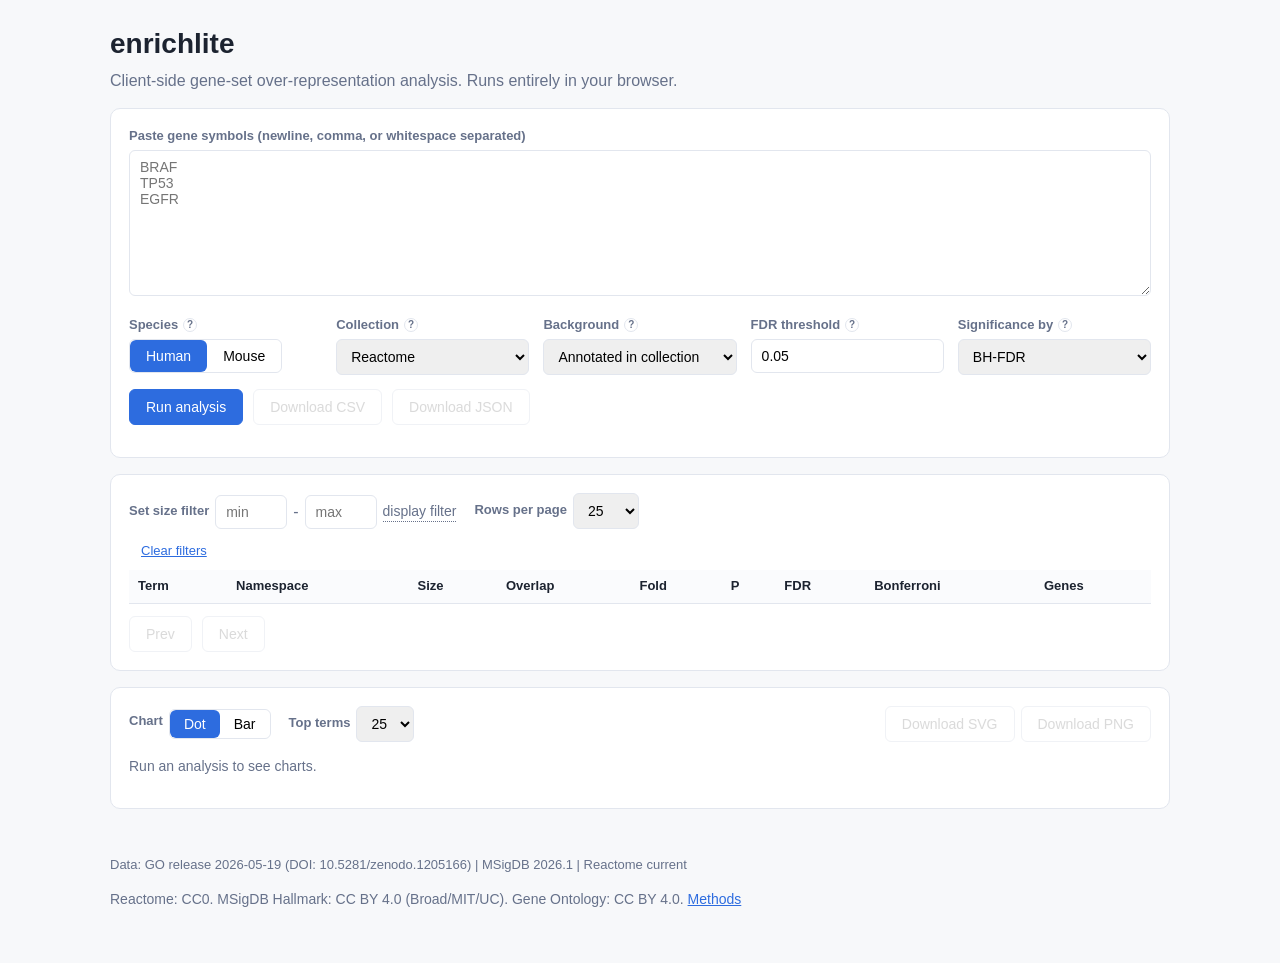
==== index.html @ 798b1668 "Add Methods/About page linked from the footer - methods.html: plain-language framing then specifics " ====
<!DOCTYPE html>
<html lang="en">
<head>
  <meta charset="utf-8" />
  <meta name="viewport" content="width=device-width, initial-scale=1" />
  <title>enrichlite - gene-set over-representation analysis</title>
</head>
<body>
  <header>
    <h1>enrichlite</h1>
    <p class="tagline">Client-side gene-set over-representation analysis. Runs entirely in your browser.</p>
    <div id="demoBanner" class="banner hidden">
      DEMO data loaded - illustrative gene sets only, not real biology. Run scripts/build_genesets.py to populate real data.
    </div>
  </header>

  <main>
    <section class="panel">
      <label for="genes">Paste gene symbols (newline, comma, or whitespace separated)</label>
      <textarea id="genes" rows="8" placeholder="BRAF&#10;TP53&#10;EGFR"></textarea>

      <div class="controls">
        <div class="control">
          <span class="ctl-label">Species<span class="helpq" title="Human and mouse are separate gene universes with separate symbol tables. Pick the species your gene list comes from. Symbols are matched case-insensitively within a species.">?</span></span>
          <div class="toggle" id="speciesToggle">
            <button data-species="human" class="active">Human</button>
            <button data-species="mouse">Mouse</button>
          </div>
        </div>

        <div class="control">
          <label for="collection">Collection<span class="helpq" title="The gene-set database to test your list against. Only one collection runs at a time for now.">?</span></label>
          <select id="collection"></select>
        </div>

        <div class="control">
          <label for="background">Background<span class="helpq" title="The universe of genes the test compares against. 'Annotated in collection' = every gene that has any annotation in the selected collection. 'All protein-coding' uses the full coding gene count. Changing the background changes the p-values.">?</span></label>
          <select id="background">
            <option value="annotated">Annotated in collection</option>
            <option value="coding">All protein-coding</option>
            <option value="custom">Custom (paste below)</option>
          </select>
        </div>

        <div class="control">
          <label for="fdr">FDR threshold<span class="helpq" title="Significance cutoff applied after multiple-testing correction. Terms with an adjusted p-value below this are kept. Lower is stricter.">?</span></label>
          <input id="fdr" type="number" min="0" max="1" step="0.01" value="0.05" />
        </div>

        <div class="control">
          <label for="adjust">Significance by<span class="helpq" title="Which multiple-testing correction decides significance: Benjamini-Hochberg FDR (controls the false-discovery rate, less strict) or Bonferroni (controls any false positive, most strict).">?</span></label>
          <select id="adjust">
            <option value="fdr">BH-FDR</option>
            <option value="bonferroni">Bonferroni</option>
          </select>
        </div>
      </div>

      <div id="customBgWrap" class="hidden">
        <label for="customBg">Custom background gene symbols</label>
        <textarea id="customBg" rows="3" placeholder="paste background gene list"></textarea>
      </div>

      <div class="actions">
        <button id="run" class="primary">Run analysis</button>
        <button id="dlCsv" disabled>Download CSV</button>
        <button id="dlJson" disabled>Download JSON</button>
      </div>

      <div id="report" class="report"></div>
    </section>

    <section class="panel">
      <div class="results-controls">
        <div class="rc-group">
          <label for="sizeMin">Set size filter</label>
          <input id="sizeMin" type="number" min="0" placeholder="min" />
          <span class="dash">-</span>
          <input id="sizeMax" type="number" min="0" placeholder="max" />
          <span class="muted help" title="Filters which loaded terms are shown by gene-set size (K). This is a display-time filter on results already computed, separate from the build-time size bounds (--min/--max) in build_genesets.py.">display filter</span>
        </div>
        <div class="rc-group">
          <label for="pageSize">Rows per page</label>
          <select id="pageSize">
            <option value="25" selected>25</option>
            <option value="50">50</option>
            <option value="100">100</option>
            <option value="all">All</option>
          </select>
        </div>
      </div>

      <div class="active-filters">
        <span id="filterChips"></span>
        <button id="clearFilters" type="button" class="link-btn">Clear filters</button>
      </div>

      <div class="table-wrap">
        <table id="results">
          <thead>
            <tr>
              <th data-sort="name">Term</th>
              <th data-sort="namespace">Namespace</th>
              <th data-sort="K">Size</th>
              <th data-sort="k">Overlap</th>
              <th data-sort="fold">Fold</th>
              <th data-sort="p">P</th>
              <th data-sort="fdr">FDR</th>
              <th data-sort="bonferroni">Bonferroni</th>
              <th>Genes</th>
            </tr>
          </thead>
          <tbody></tbody>
        </table>
      </div>

      <div class="pager">
        <button id="prevPage" disabled>Prev</button>
        <button id="nextPage" disabled>Next</button>
        <span id="showingInfo" class="muted"></span>
      </div>
      <p id="noResults" class="muted hidden">No enriched terms to show.</p>
    </section>

    <section class="panel" id="vizPanel">
      <div class="viz-controls">
        <div class="rc-group">
          <span class="ctl-label">Chart</span>
          <div class="toggle" id="chartToggle">
            <button data-chart="dot" class="active">Dot</button>
            <button data-chart="bar">Bar</button>
          </div>
        </div>
        <div class="rc-group">
          <label for="topN">Top terms</label>
          <select id="topN">
            <option value="10">10</option>
            <option value="25" selected>25</option>
            <option value="50">50</option>
          </select>
        </div>
        <div class="rc-group viz-dl">
          <button id="dlSvg" disabled>Download SVG</button>
          <button id="dlPng" disabled>Download PNG</button>
        </div>
      </div>
      <p id="vizCaption" class="muted"></p>
      <div id="chartWrap" class="chart-wrap"></div>
    </section>
  </main>

  <footer>
    <p id="attrib"></p>
    <p class="muted">
      Reactome: CC0. MSigDB Hallmark: CC BY 4.0 (Broad/MIT/UC). Gene Ontology: CC BY 4.0.
      <a href="methods.html" id="methodsLink">Methods</a>
    </p>
  </footer>

  <script>
    // Bootstrap: load the manifest first (revalidated, never served stale),
    // then load app.js versioned by the manifest token so a deploy cannot run
    // stale code or data behind a CDN cache.
    fetch("data/manifest.json", { cache: "no-cache" })
      .then(function (r) { return r.json(); })
      .then(function (m) {
        window.__ENRICH_MANIFEST__ = m;
        var v = encodeURIComponent(String(m.version || "0"));
        var link = document.createElement("link");
        link.rel = "stylesheet";
        link.href = "css/styles.css?v=" + v;
        document.head.appendChild(link);
        var s = document.createElement("script");
        s.src = "js/app.js?v=" + v;
        document.body.appendChild(s);
      })
      .catch(function (e) {
        document.getElementById("report").innerHTML =
          '<span class="warn">Could not load data/manifest.json: ' + e.message + "</span>";
      });
  </script>
</body>
</html>
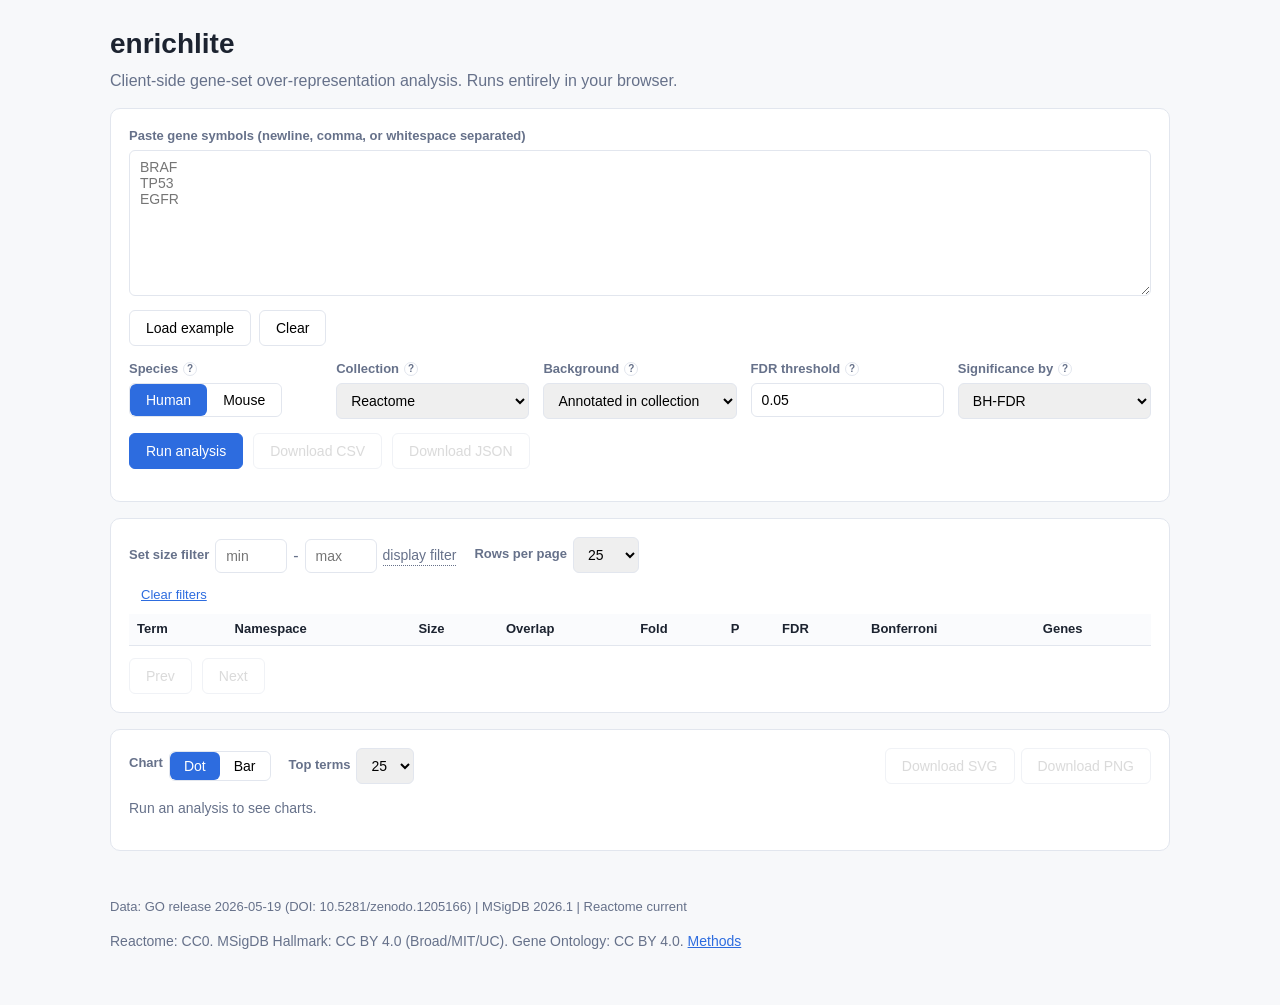
==== commit 81e4e649: "Add Load example and Clear buttons by the gene input - Load example fills the textarea with a cohere" ====
--- a/index.html
+++ b/index.html
@@ -18,6 +18,11 @@
     <section class="panel">
       <label for="genes">Paste gene symbols (newline, comma, or whitespace separated)</label>
       <textarea id="genes" rows="8" placeholder="BRAF&#10;TP53&#10;EGFR"></textarea>
+
+      <div class="input-actions">
+        <button id="loadExample" type="button">Load example</button>
+        <button id="clearGenes" type="button">Clear</button>
+      </div>
 
       <div class="controls">
         <div class="control">
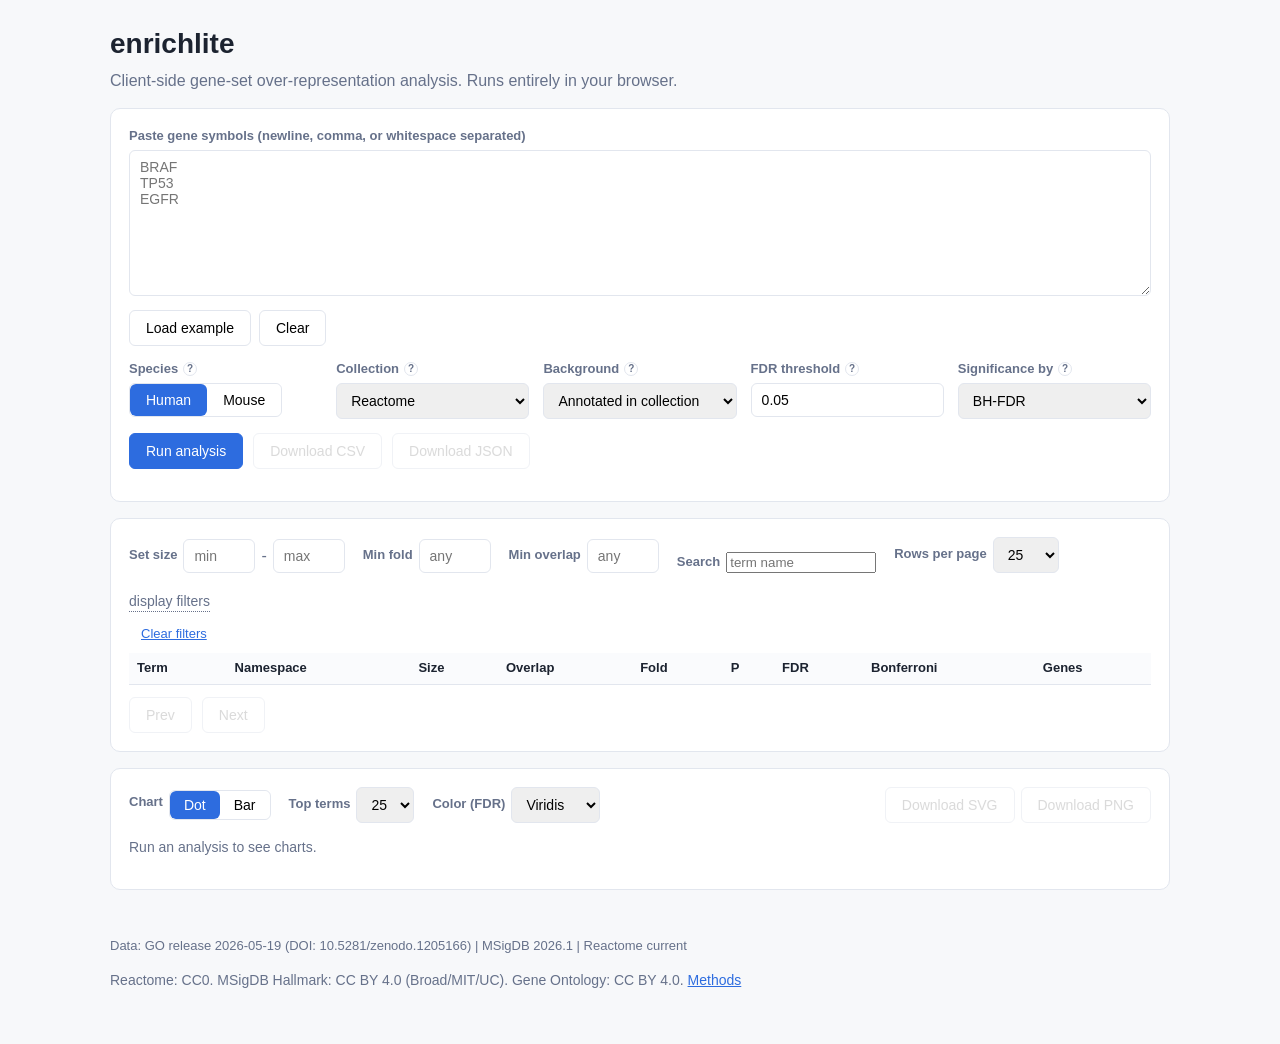
==== commit 1a5e93a0: "Table/chart enhancements: term expand, larger fonts + colormaps, figure text, filters - click a Term" ====
--- a/index.html
+++ b/index.html
@@ -78,11 +78,22 @@
     <section class="panel">
       <div class="results-controls">
         <div class="rc-group">
-          <label for="sizeMin">Set size filter</label>
+          <label for="sizeMin">Set size</label>
           <input id="sizeMin" type="number" min="0" placeholder="min" />
           <span class="dash">-</span>
           <input id="sizeMax" type="number" min="0" placeholder="max" />
-          <span class="muted help" title="Filters which loaded terms are shown by gene-set size (K). This is a display-time filter on results already computed, separate from the build-time size bounds (--min/--max) in build_genesets.py.">display filter</span>
+        </div>
+        <div class="rc-group">
+          <label for="minFold">Min fold</label>
+          <input id="minFold" type="number" min="0" step="0.5" placeholder="any" />
+        </div>
+        <div class="rc-group">
+          <label for="minOverlap">Min overlap</label>
+          <input id="minOverlap" type="number" min="0" step="1" placeholder="any" />
+        </div>
+        <div class="rc-group rc-search">
+          <label for="termSearch">Search</label>
+          <input id="termSearch" type="search" placeholder="term name" />
         </div>
         <div class="rc-group">
           <label for="pageSize">Rows per page</label>
@@ -93,6 +104,7 @@
             <option value="all">All</option>
           </select>
         </div>
+        <span class="muted help" title="All filters here are display-time only: they change which already-computed terms are shown (and exported and plotted), but never recompute the statistics or the FDR. Separate from the build-time size bounds (--min/--max) in build_genesets.py.">display filters</span>
       </div>
 
       <div class="active-filters">
@@ -144,6 +156,16 @@
             <option value="50">50</option>
           </select>
         </div>
+        <div class="rc-group">
+          <label for="colorScheme">Color (FDR)</label>
+          <select id="colorScheme">
+            <option value="viridis" selected>Viridis</option>
+            <option value="cividis">Cividis</option>
+            <option value="magma">Magma</option>
+            <option value="blues">Blues</option>
+            <option value="ylordr">YlOrRd</option>
+          </select>
+        </div>
         <div class="rc-group viz-dl">
           <button id="dlSvg" disabled>Download SVG</button>
           <button id="dlPng" disabled>Download PNG</button>
@@ -151,6 +173,19 @@
       </div>
       <p id="vizCaption" class="muted"></p>
       <div id="chartWrap" class="chart-wrap"></div>
+
+      <div id="figText" class="fig-text hidden">
+        <div class="fig-block">
+          <div class="fig-head"><span>Figure legend</span>
+            <button id="copyLegend" type="button" class="link-btn">Copy</button></div>
+          <p id="figLegend" class="fig-body"></p>
+        </div>
+        <div class="fig-block">
+          <div class="fig-head"><span>Methods (for a paper)</span>
+            <button id="copyMethods" type="button" class="link-btn">Copy</button></div>
+          <p id="figMethods" class="fig-body"></p>
+        </div>
+      </div>
     </section>
   </main>
 
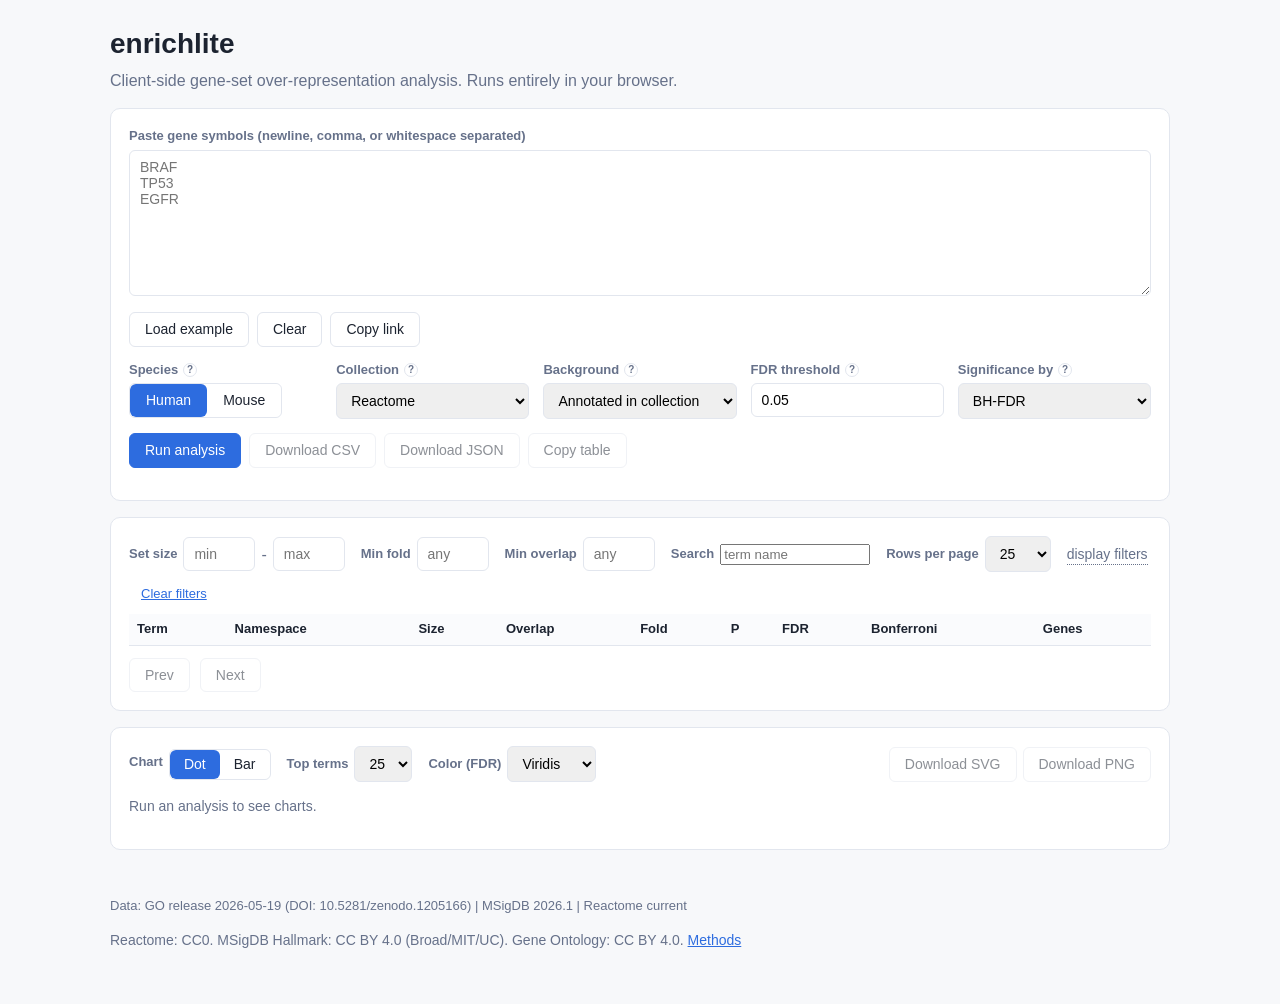
==== commit 4e42103b: "Shareable links, copy-table TSV, favicon/OG meta, UI polish - shareable permalink: encode full analy" ====
--- a/index.html
+++ b/index.html
@@ -3,7 +3,23 @@
 <head>
   <meta charset="utf-8" />
   <meta name="viewport" content="width=device-width, initial-scale=1" />
-  <title>enrichlite - gene-set over-representation analysis</title>
+  <title>enrichlite - client-side gene-set enrichment</title>
+  <meta name="description" content="Free, fully client-side gene-set over-representation analysis (ORA) for human and mouse against GO, Reactome, and MSigDB Hallmark. Runs entirely in your browser; no data leaves your machine." />
+  <meta name="author" content="Robinson Vidva" />
+  <link rel="icon" type="image/png" sizes="32x32" href="images/Preview.png" />
+  <link rel="icon" type="image/png" sizes="16x16" href="images/Preview.png" />
+  <link rel="apple-touch-icon" sizes="180x180" href="images/Preview.png" />
+  <meta name="theme-color" content="#0f172a" />
+  <meta property="og:title" content="enrichlite - client-side gene-set enrichment" />
+  <meta property="og:description" content="Free, fully client-side gene-set over-representation analysis (ORA) for human and mouse against GO, Reactome, and MSigDB Hallmark. Runs entirely in your browser." />
+  <meta property="og:image" content="https://robinsonvidva.com/enrichlite/images/Preview.png" />
+  <meta property="og:type" content="website" />
+  <meta property="og:url" content="https://robinsonvidva.com/enrichlite/" />
+  <link rel="canonical" href="https://robinsonvidva.com/enrichlite/" />
+  <meta name="twitter:card" content="summary_large_image" />
+  <meta name="twitter:title" content="enrichlite - client-side gene-set enrichment" />
+  <meta name="twitter:description" content="Free, fully client-side gene-set over-representation analysis (ORA) for human and mouse, in your browser." />
+  <meta name="twitter:image" content="https://robinsonvidva.com/enrichlite/images/Preview.png" />
 </head>
 <body>
   <header>
@@ -22,6 +38,7 @@
       <div class="input-actions">
         <button id="loadExample" type="button">Load example</button>
         <button id="clearGenes" type="button">Clear</button>
+        <button id="copyLink" type="button">Copy link</button>
       </div>
 
       <div class="controls">
@@ -70,6 +87,7 @@
         <button id="run" class="primary">Run analysis</button>
         <button id="dlCsv" disabled>Download CSV</button>
         <button id="dlJson" disabled>Download JSON</button>
+        <button id="copyTable" disabled>Copy table</button>
       </div>
 
       <div id="report" class="report"></div>
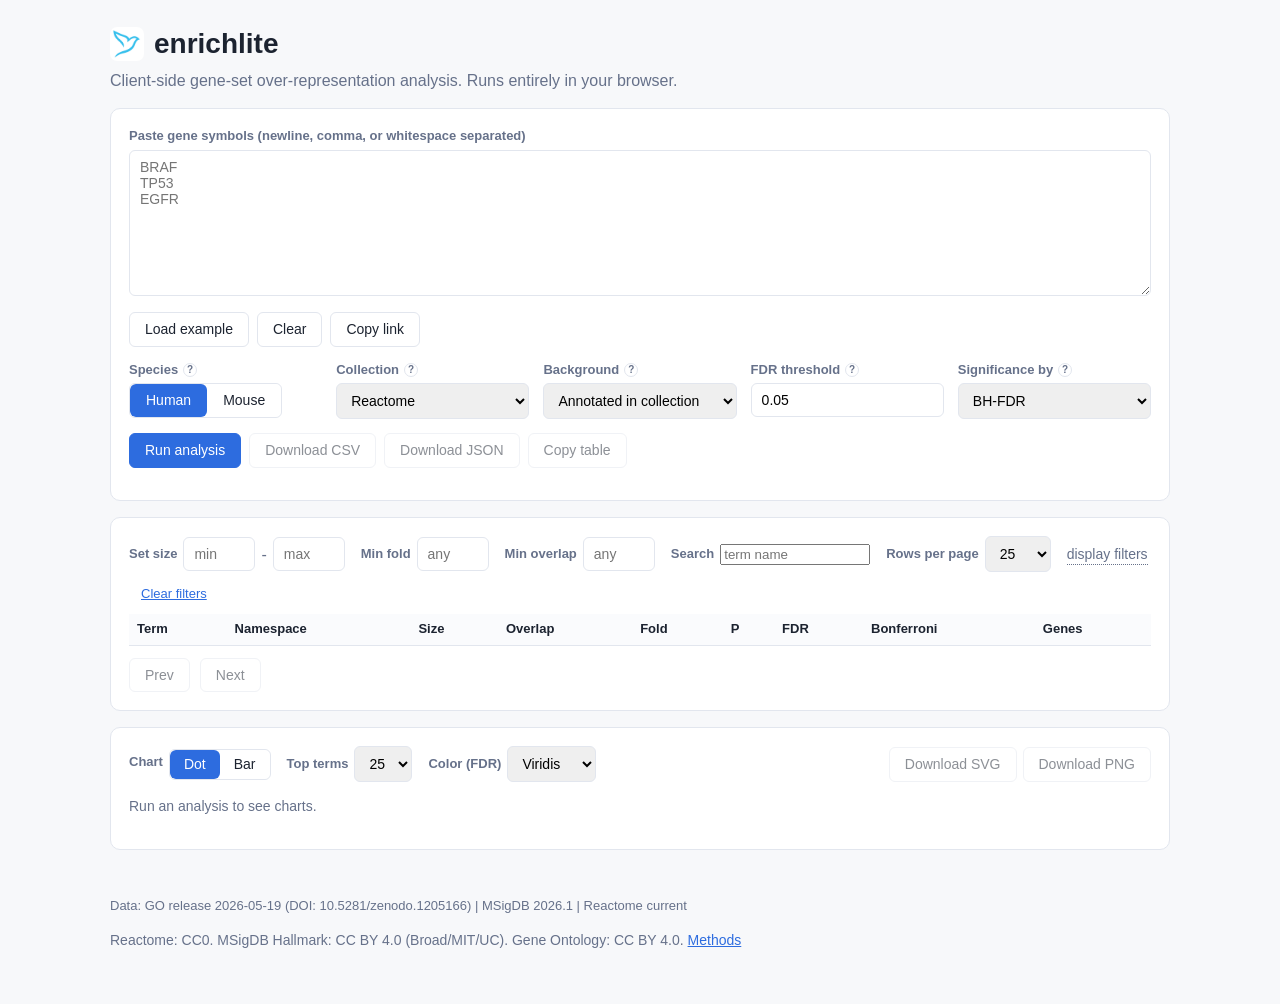
==== commit 8b63984e: "Show the logo before the title in the header - add the site logo (images/Preview.png) before the enr" ====
--- a/index.html
+++ b/index.html
@@ -23,7 +23,7 @@
 </head>
 <body>
   <header>
-    <h1>enrichlite</h1>
+    <h1><img src="images/Preview.png" class="site-logo" alt="" />enrichlite</h1>
     <p class="tagline">Client-side gene-set over-representation analysis. Runs entirely in your browser.</p>
     <div id="demoBanner" class="banner hidden">
       DEMO data loaded - illustrative gene sets only, not real biology. Run scripts/build_genesets.py to populate real data.
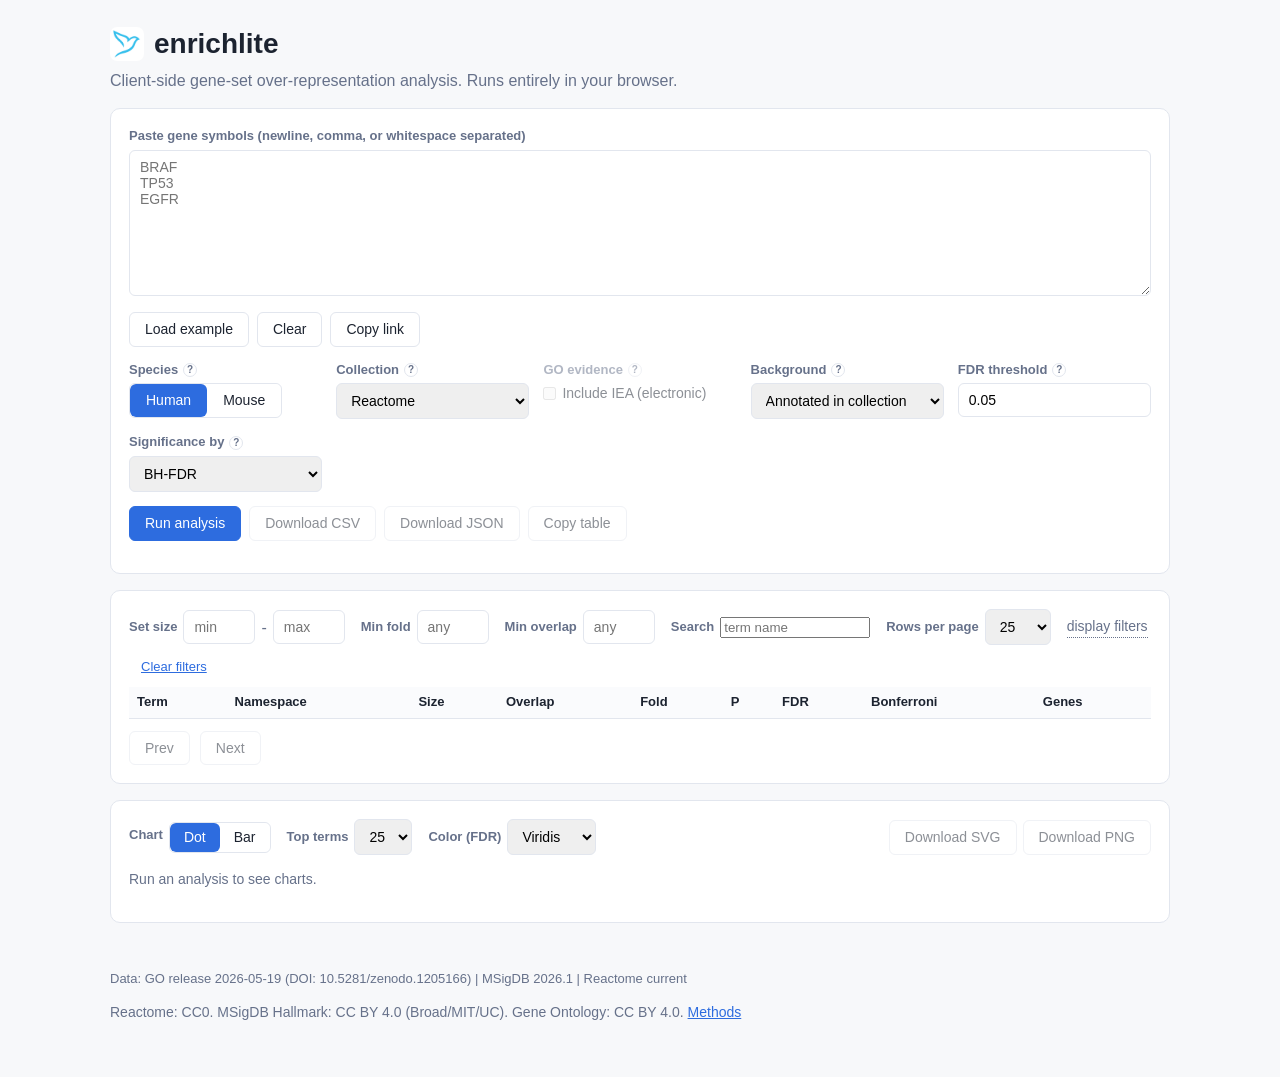
==== commit 3e7b55df: "Add optional IEA-included GO variants behind an explicit toggle DATA - build with --with-iea: ship b" ====
--- a/index.html
+++ b/index.html
@@ -55,6 +55,11 @@
           <select id="collection"></select>
         </div>
 
+        <div class="control" id="ieaControl">
+          <span class="ctl-label">GO evidence<span class="helpq" title="IEA = Inferred from Electronic Annotation: GO annotations assigned computationally without manual curation (about 20-30 percent of annotations). Excluded by default for higher-confidence, curated evidence. Including them adds coverage, especially for less-studied genes. Applies to GO collections only.">?</span></span>
+          <label class="check-label"><input type="checkbox" id="includeIea" /> Include IEA (electronic)</label>
+        </div>
+
         <div class="control">
           <label for="background">Background<span class="helpq" title="The universe of genes the test compares against. 'Annotated in collection' = every gene that has any annotation in the selected collection. 'All protein-coding' uses the full coding gene count. Changing the background changes the p-values.">?</span></label>
           <select id="background">
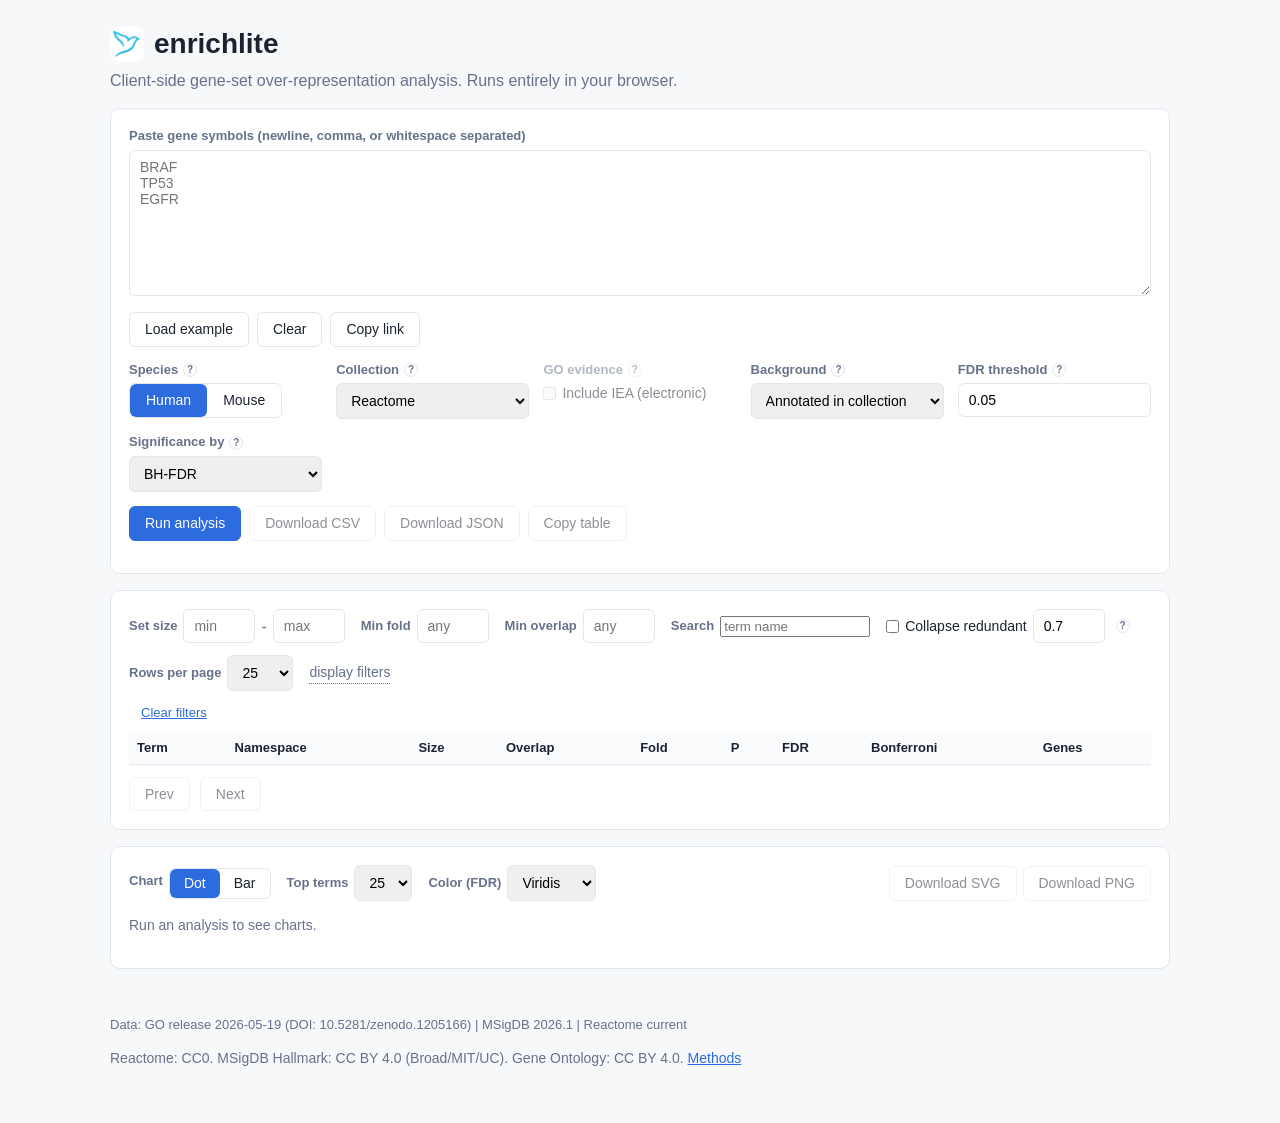
==== commit 7d086596: "Add redundancy collapse for enriched terms (Option A) Group terms that are significant because of th" ====
--- a/index.html
+++ b/index.html
@@ -119,6 +119,11 @@
           <input id="termSearch" type="search" placeholder="term name" />
         </div>
         <div class="rc-group">
+          <label class="check-label" for="collapseRedundant"><input type="checkbox" id="collapseRedundant" /> Collapse redundant</label>
+          <input id="collapseSim" type="number" min="0.5" max="1" step="0.05" value="0.7" title="overlap-gene similarity threshold" />
+          <span class="helpq" tabindex="0" role="button" aria-label="Help: collapse redundant terms" title="Groups terms that are significant because of the same query genes (overlap-gene containment at or above the threshold) and shows one representative per group, with the collapsed terms expandable. Helps with GO parent/child redundancy.">?</span>
+        </div>
+        <div class="rc-group">
           <label for="pageSize">Rows per page</label>
           <select id="pageSize">
             <option value="25" selected>25</option>
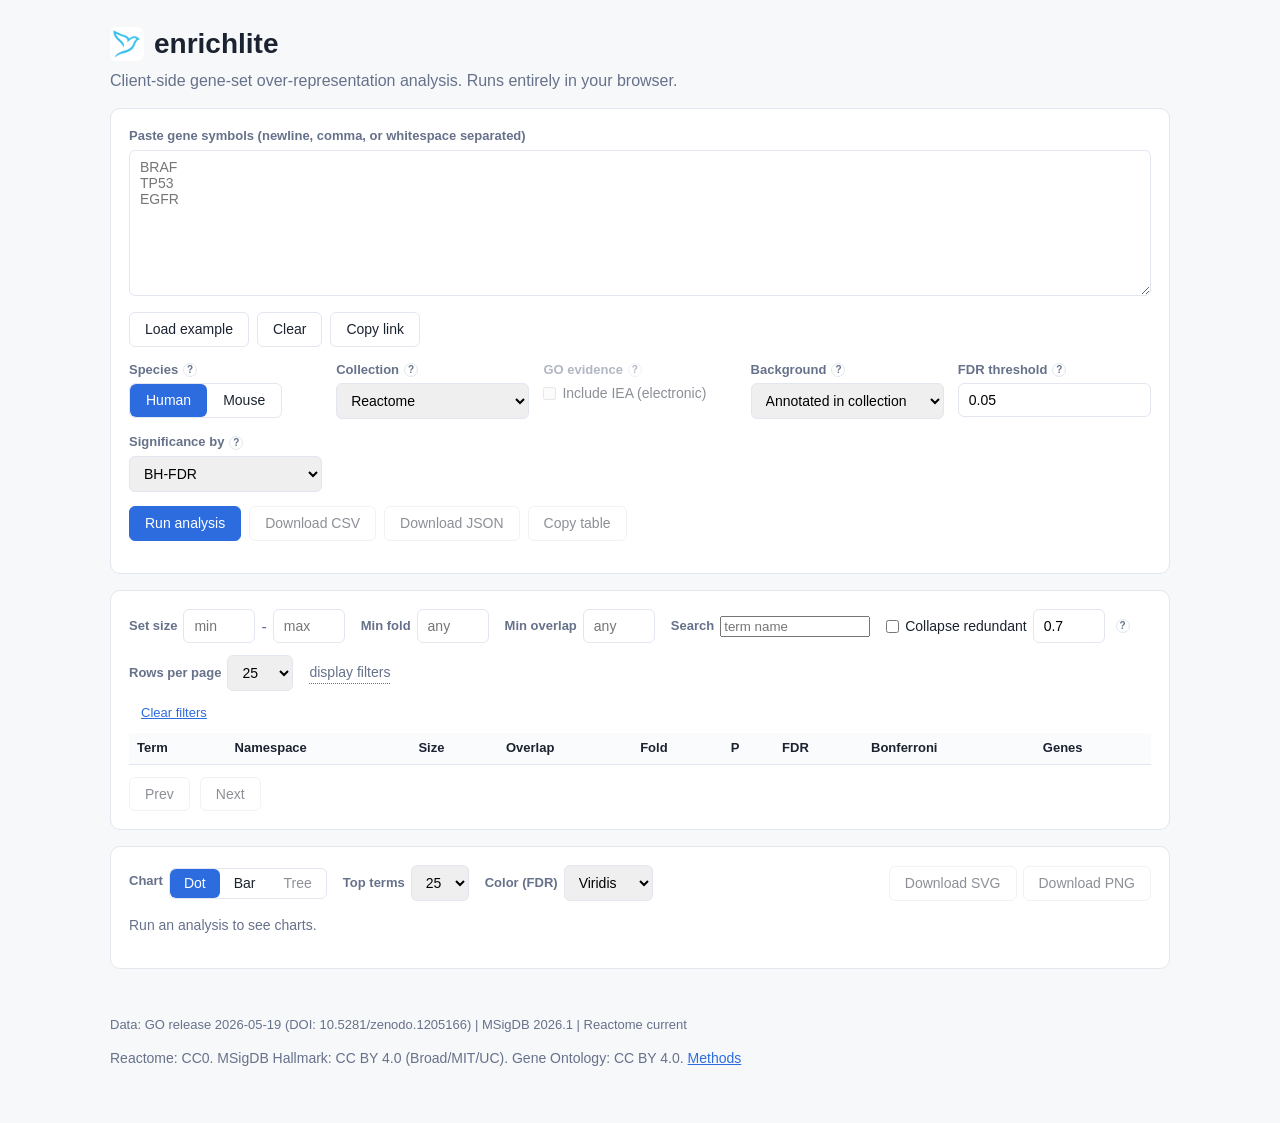
==== commit 997ec712: "Add GO hierarchy (tree) view (Option B) Stage 1 (data/build): emit a per-variant reduced hierarchy p" ====
--- a/index.html
+++ b/index.html
@@ -174,6 +174,7 @@
           <div class="toggle" id="chartToggle">
             <button data-chart="dot" class="active">Dot</button>
             <button data-chart="bar">Bar</button>
+            <button data-chart="tree" title="GO collections only">Tree</button>
           </div>
         </div>
         <div class="rc-group">
